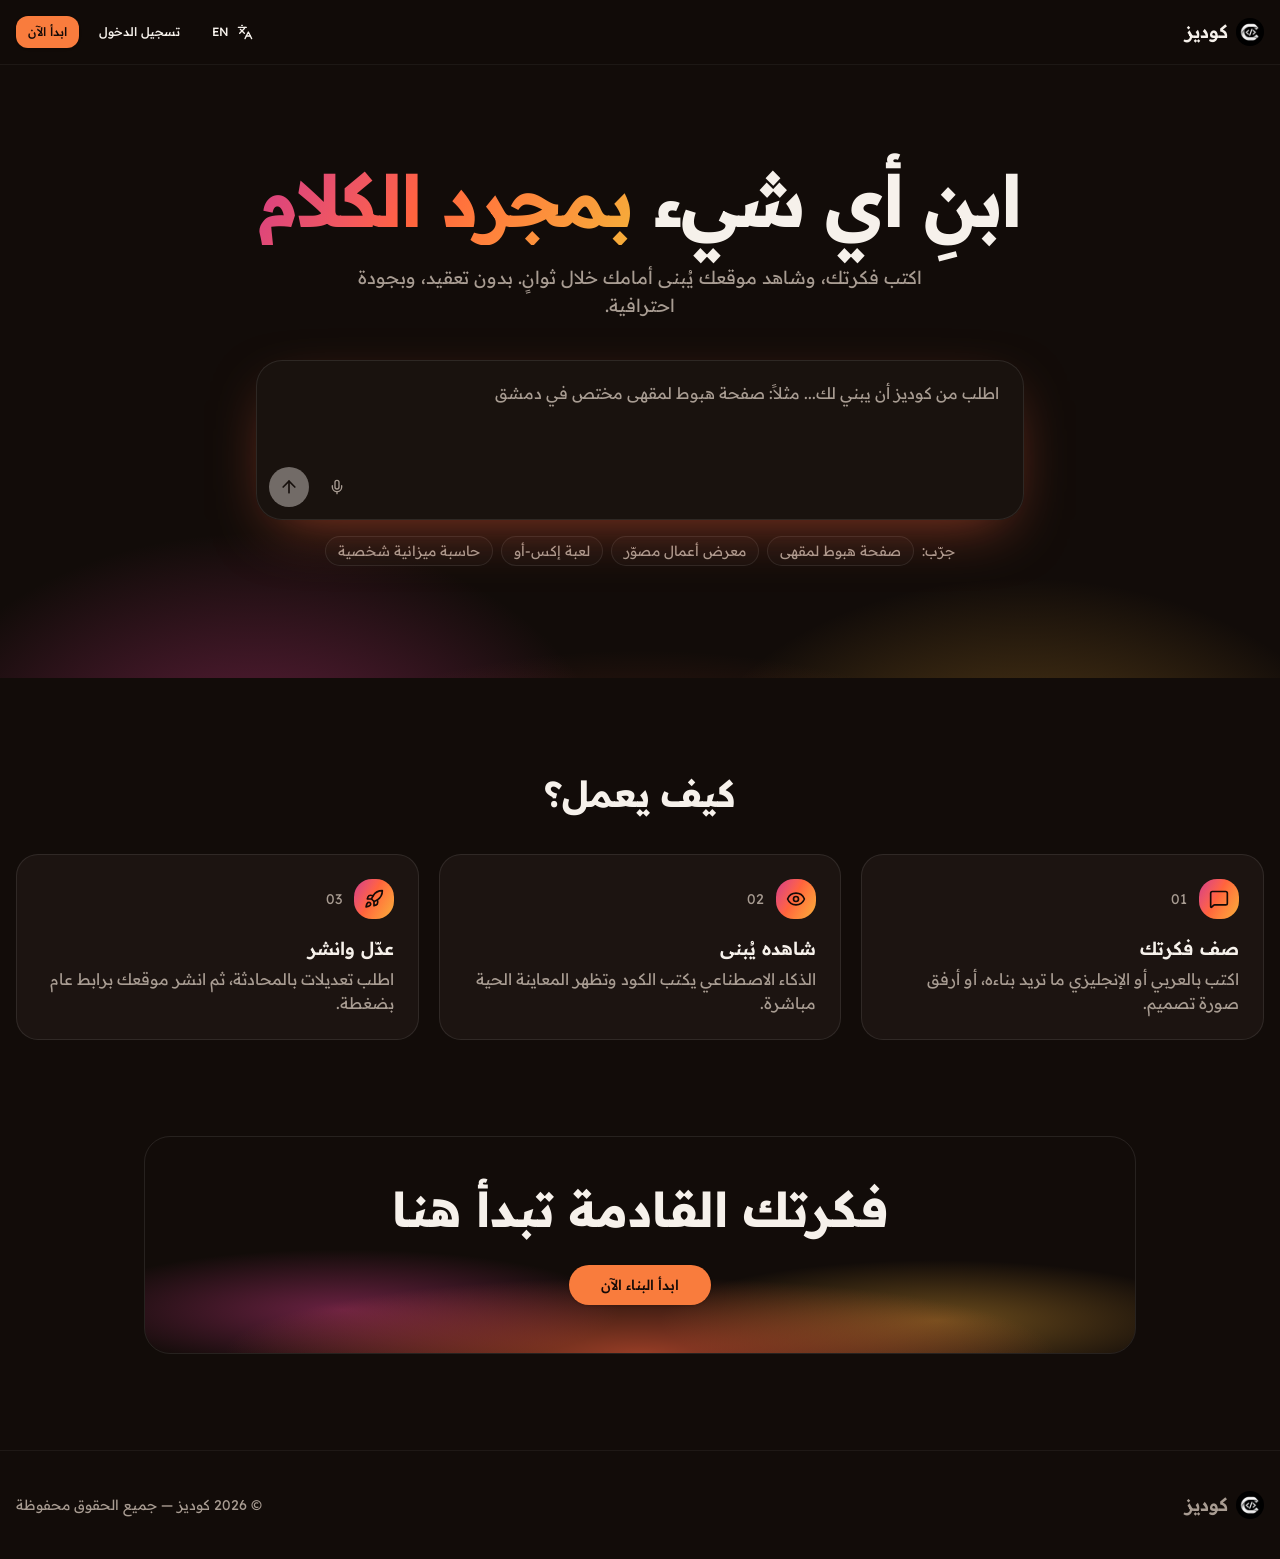
==== index.html @ 36d575a1 "collaboration: share projects with editors/viewers" ====
<!doctype html>
<html lang="ar" dir="rtl">
  <head>
    <meta charset="utf-8" />
    <meta name="viewport" content="width=device-width, initial-scale=1" />
    <title>كوديز Codeezy</title>
    <meta name="description" content="كوديز — منصة احترافية لبناء المواقع والتطبيقات بالذكاء الاصطناعي." />
    <meta property="og:type" content="website" />
    <meta name="twitter:card" content="summary_large_image" />
    <meta name="theme-color" content="#000000" />
    <meta name="application-name" content="Codeezy" />
    <meta name="apple-mobile-web-app-title" content="Codeezy" />
    <meta name="apple-mobile-web-app-capable" content="yes" />
    <link rel="icon" href="./favicon.ico" type="image/x-icon" />
    <link rel="icon" href="./icon-192.png" type="image/png" sizes="192x192" />
    <link rel="apple-touch-icon" href="./apple-touch-icon.png" />
    <link rel="manifest" href="./manifest.webmanifest" />
    <link rel="preconnect" href="https://fonts.googleapis.com" />
    <link rel="preconnect" href="https://fonts.gstatic.com" crossorigin />
    <link
      rel="stylesheet"
      href="https://fonts.googleapis.com/css2?family=Readex+Pro:wght@300;400;500;600;700&family=JetBrains+Mono:wght@400;500&display=swap"
    />
    <script type="module" crossorigin src="./assets/index-RUznN9g2.js"></script>
    <link rel="modulepreload" crossorigin href="./assets/jsx-runtime-DySrZyJf.js">
    <link rel="modulepreload" crossorigin href="./assets/useRouter-BXH93yeu.js">
    <link rel="modulepreload" crossorigin href="./assets/dist-mbV9fpyx.js">
    <link rel="modulepreload" crossorigin href="./assets/useSelector-B0Nx7XmO.js">
    <link rel="modulepreload" crossorigin href="./assets/link-C3xsEpJp.js">
    <link rel="modulepreload" crossorigin href="./assets/matchContext-CvEJLQU0.js">
    <link rel="modulepreload" crossorigin href="./assets/types-Dc5Xznm0.js">
    <link rel="modulepreload" crossorigin href="./assets/Match-BMtYEIGG.js">
    <link rel="stylesheet" crossorigin href="./assets/index-KnGeJ3TE.css">
  </head>
  <body>
    <div id="root"></div>
  </body>
</html>
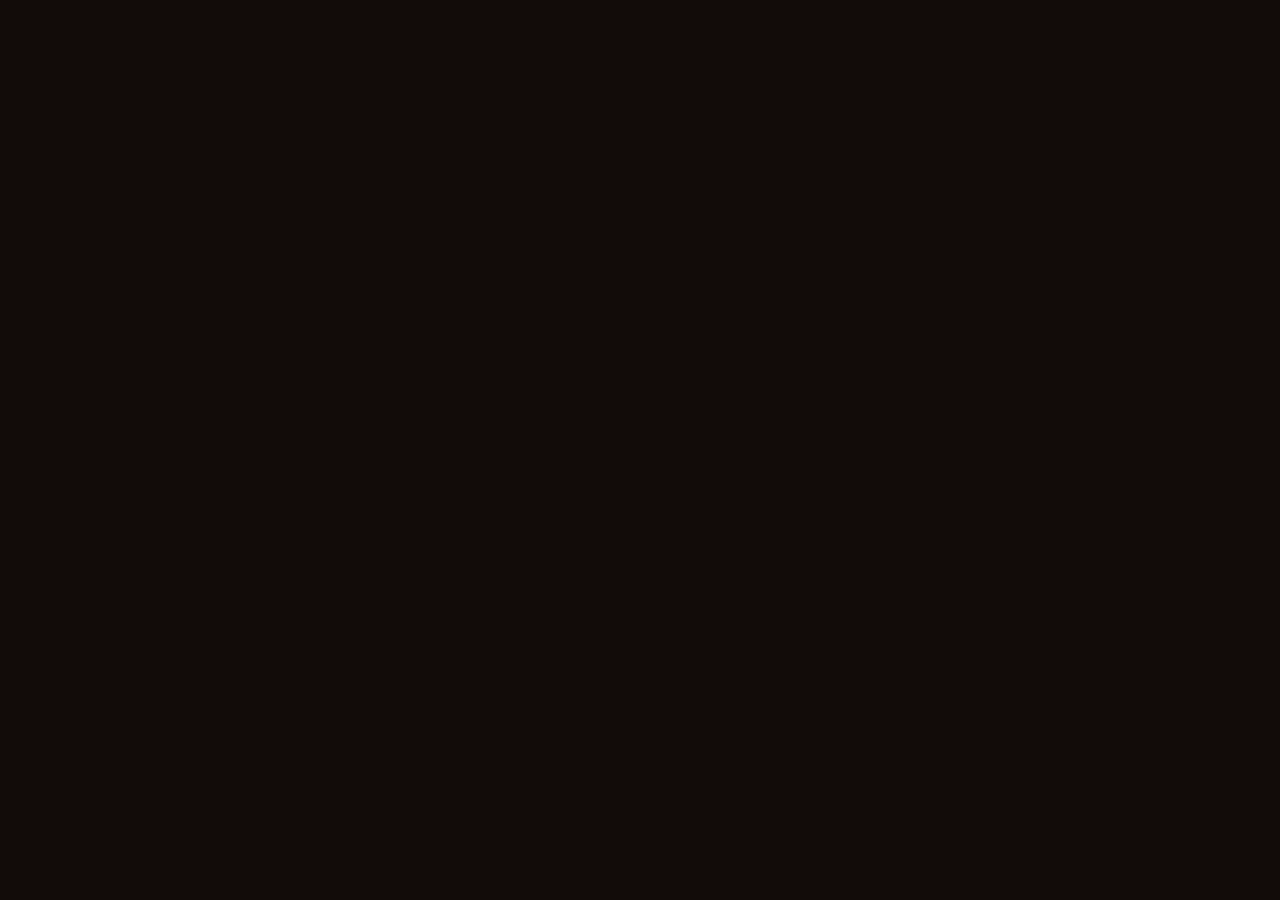
==== commit 3cf5b960: "webllm last-resort layer" ====
--- a/index.html
+++ b/index.html
@@ -21,15 +21,16 @@
       rel="stylesheet"
       href="https://fonts.googleapis.com/css2?family=Readex+Pro:wght@300;400;500;600;700&family=JetBrains+Mono:wght@400;500&display=swap"
     />
-    <script type="module" crossorigin src="./assets/index-RUznN9g2.js"></script>
+    <script type="module" crossorigin src="./assets/index-Bl63ODeu.js"></script>
     <link rel="modulepreload" crossorigin href="./assets/jsx-runtime-DySrZyJf.js">
     <link rel="modulepreload" crossorigin href="./assets/useRouter-BXH93yeu.js">
     <link rel="modulepreload" crossorigin href="./assets/dist-mbV9fpyx.js">
     <link rel="modulepreload" crossorigin href="./assets/useSelector-B0Nx7XmO.js">
     <link rel="modulepreload" crossorigin href="./assets/link-C3xsEpJp.js">
     <link rel="modulepreload" crossorigin href="./assets/matchContext-CvEJLQU0.js">
-    <link rel="modulepreload" crossorigin href="./assets/types-Dc5Xznm0.js">
+    <link rel="modulepreload" crossorigin href="./assets/types-UZ7sD-Xu.js">
     <link rel="modulepreload" crossorigin href="./assets/Match-BMtYEIGG.js">
+    <link rel="modulepreload" crossorigin href="./assets/preload-helper-HclGiUj8.js">
     <link rel="stylesheet" crossorigin href="./assets/index-KnGeJ3TE.css">
   </head>
   <body>
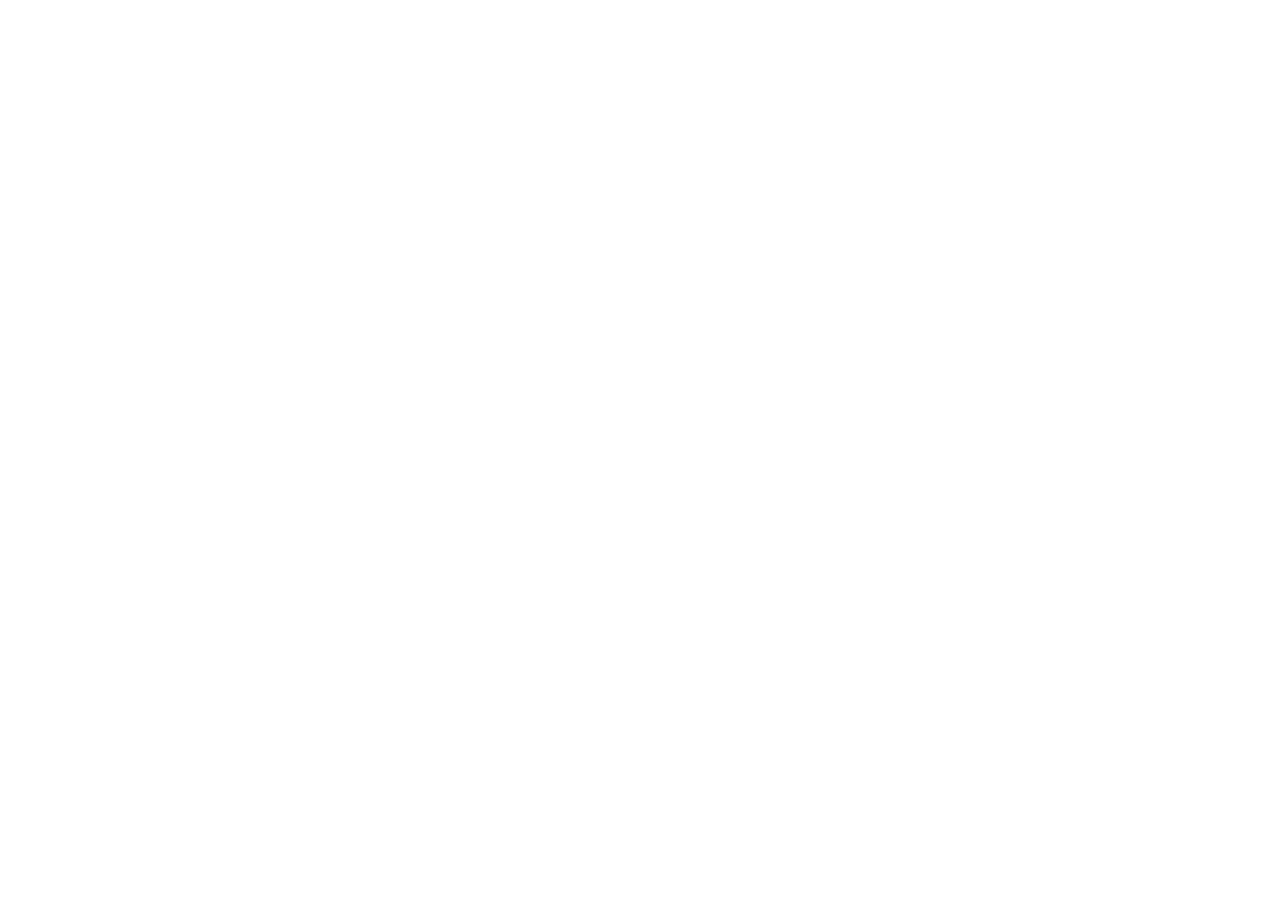
==== commit 574f7d66: "redirect to codeezy.netlify.app" ====
--- a/index.html
+++ b/index.html
@@ -1,39 +1,4 @@
-<!doctype html>
-<html lang="ar" dir="rtl">
-  <head>
-    <meta charset="utf-8" />
-    <meta name="viewport" content="width=device-width, initial-scale=1" />
-    <title>كوديز Codeezy</title>
-    <meta name="description" content="كوديز — منصة احترافية لبناء المواقع والتطبيقات بالذكاء الاصطناعي." />
-    <meta property="og:type" content="website" />
-    <meta name="twitter:card" content="summary_large_image" />
-    <meta name="theme-color" content="#000000" />
-    <meta name="application-name" content="Codeezy" />
-    <meta name="apple-mobile-web-app-title" content="Codeezy" />
-    <meta name="apple-mobile-web-app-capable" content="yes" />
-    <link rel="icon" href="./favicon.ico" type="image/x-icon" />
-    <link rel="icon" href="./icon-192.png" type="image/png" sizes="192x192" />
-    <link rel="apple-touch-icon" href="./apple-touch-icon.png" />
-    <link rel="manifest" href="./manifest.webmanifest" />
-    <link rel="preconnect" href="https://fonts.googleapis.com" />
-    <link rel="preconnect" href="https://fonts.gstatic.com" crossorigin />
-    <link
-      rel="stylesheet"
-      href="https://fonts.googleapis.com/css2?family=Readex+Pro:wght@300;400;500;600;700&family=JetBrains+Mono:wght@400;500&display=swap"
-    />
-    <script type="module" crossorigin src="./assets/index-Bl63ODeu.js"></script>
-    <link rel="modulepreload" crossorigin href="./assets/jsx-runtime-DySrZyJf.js">
-    <link rel="modulepreload" crossorigin href="./assets/useRouter-BXH93yeu.js">
-    <link rel="modulepreload" crossorigin href="./assets/dist-mbV9fpyx.js">
-    <link rel="modulepreload" crossorigin href="./assets/useSelector-B0Nx7XmO.js">
-    <link rel="modulepreload" crossorigin href="./assets/link-C3xsEpJp.js">
-    <link rel="modulepreload" crossorigin href="./assets/matchContext-CvEJLQU0.js">
-    <link rel="modulepreload" crossorigin href="./assets/types-UZ7sD-Xu.js">
-    <link rel="modulepreload" crossorigin href="./assets/Match-BMtYEIGG.js">
-    <link rel="modulepreload" crossorigin href="./assets/preload-helper-HclGiUj8.js">
-    <link rel="stylesheet" crossorigin href="./assets/index-KnGeJ3TE.css">
-  </head>
-  <body>
-    <div id="root"></div>
-  </body>
-</html>
+<!doctype html><html lang="ar" dir="rtl"><head><meta charset="utf-8"><title>Codeezy</title>
+<meta http-equiv="refresh" content="0;url=https://codeezy.netlify.app/"><link rel="canonical" href="https://codeezy.netlify.app/">
+<script>location.replace("https://codeezy.netlify.app/"+location.search+location.hash)</script></head>
+<body><a href="https://codeezy.netlify.app/">Codeezy</a></body></html>
